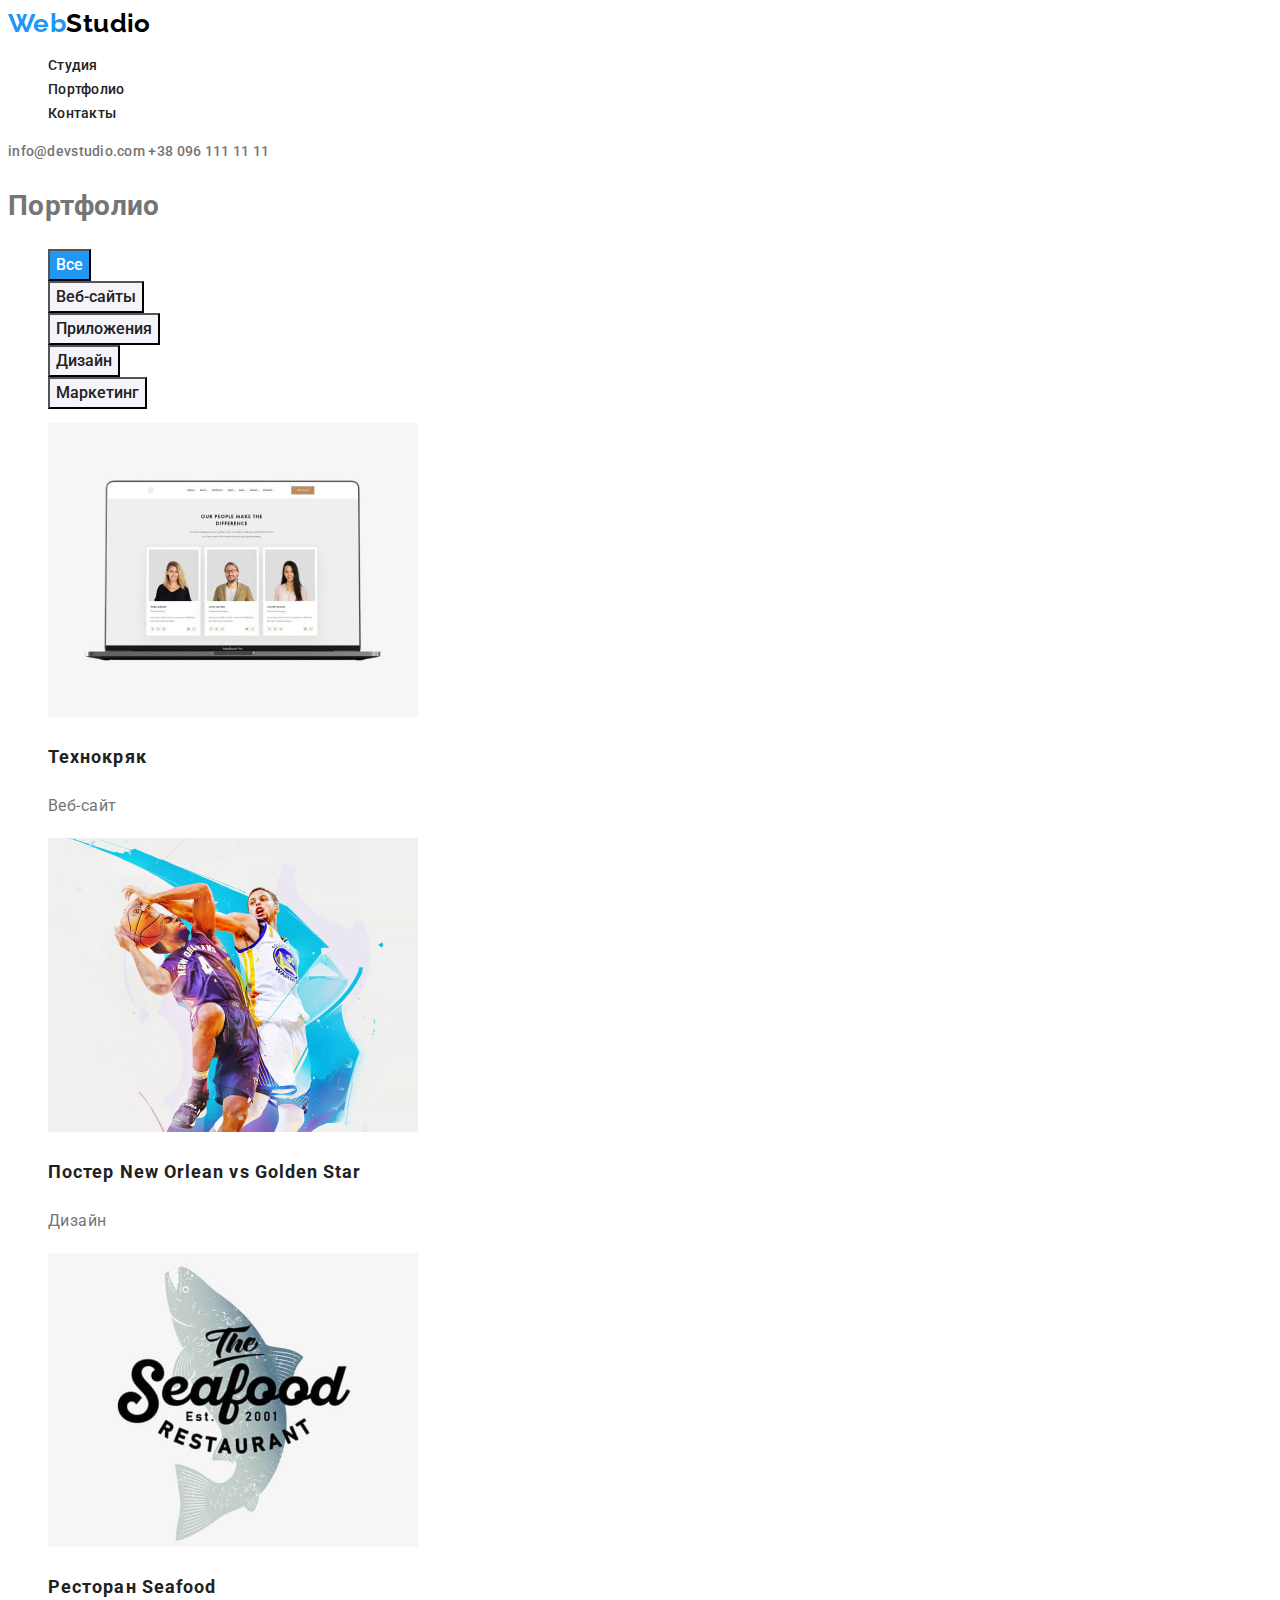
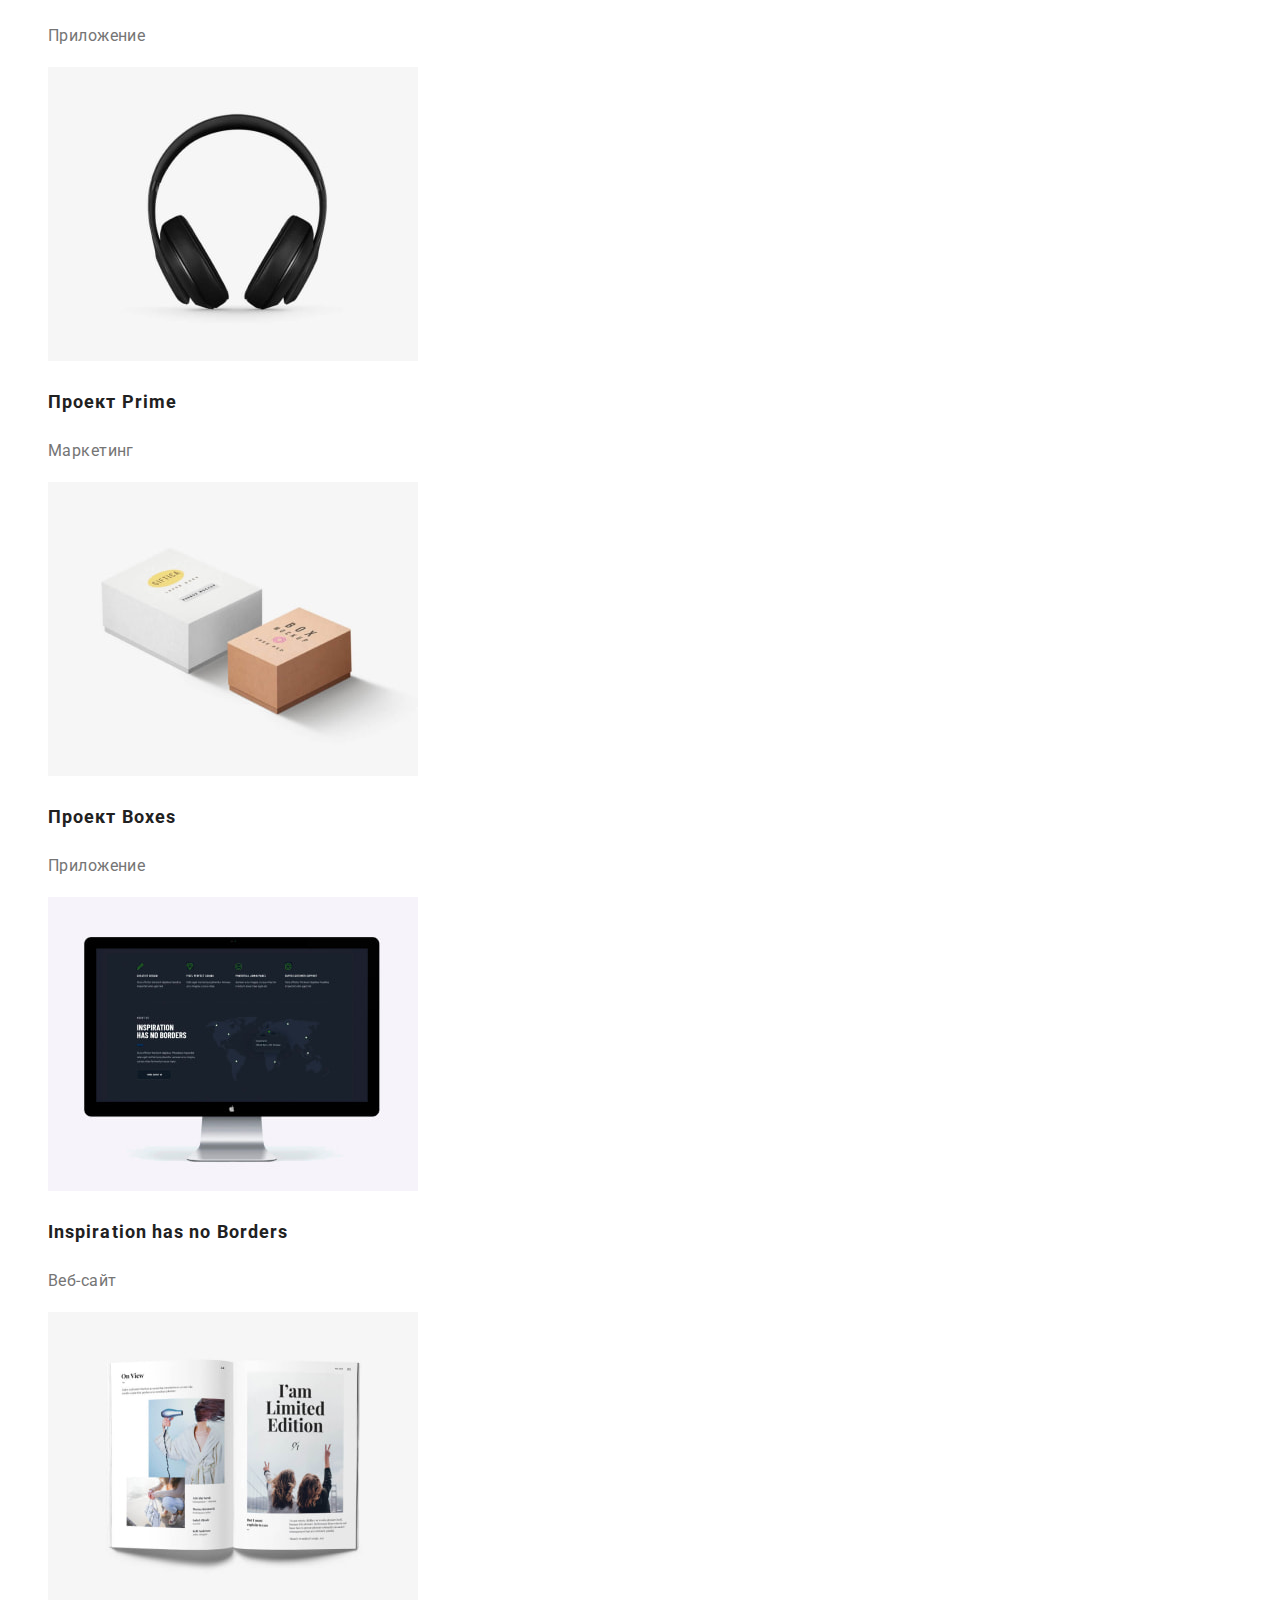
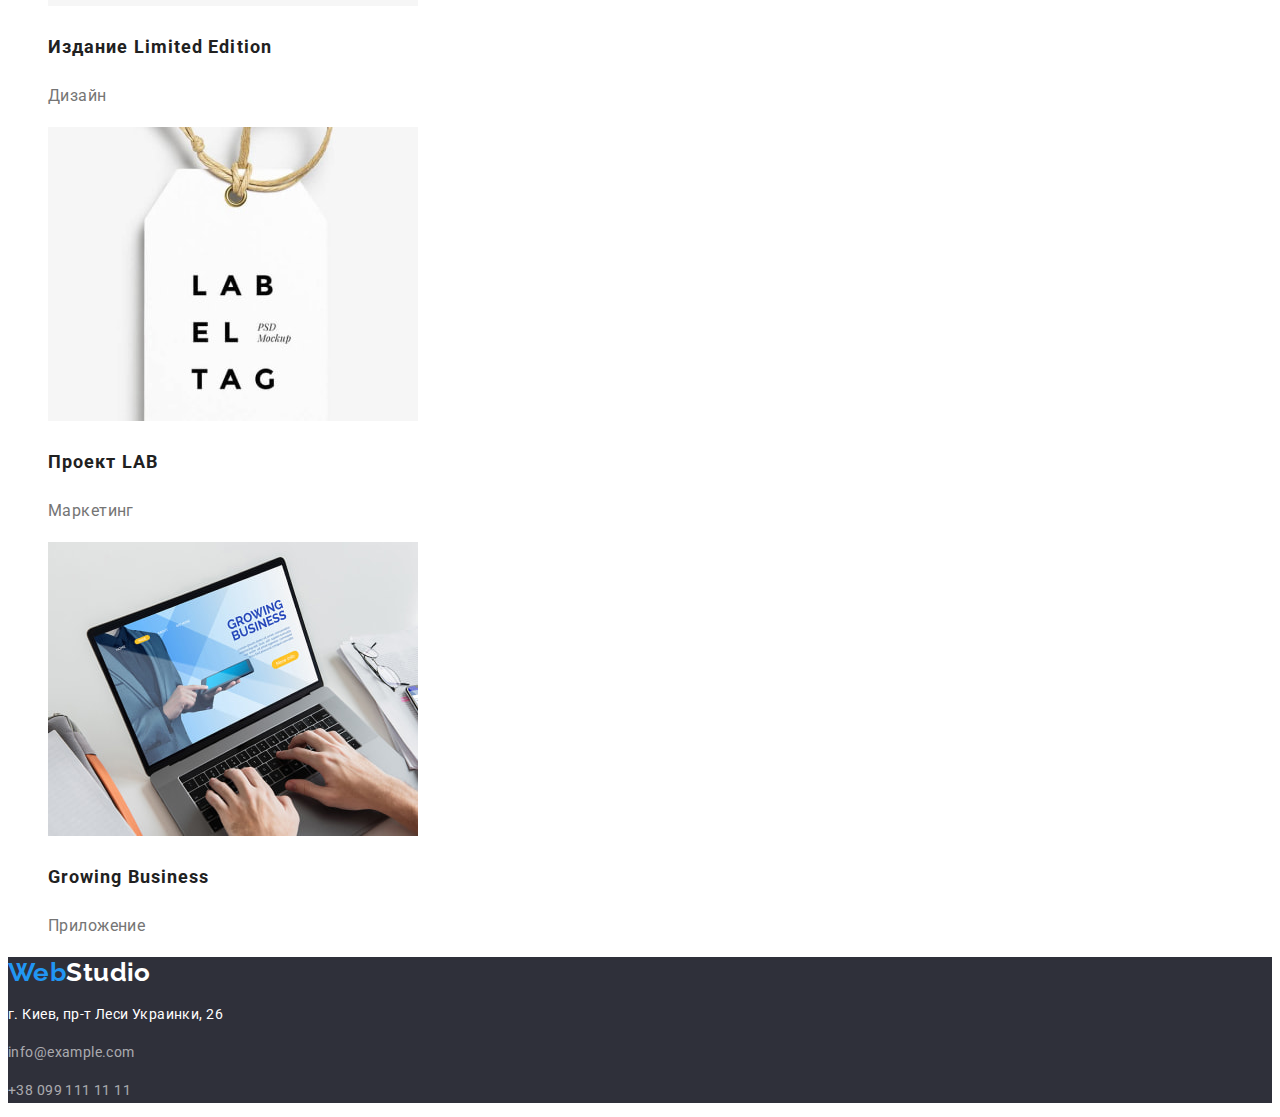
==== portfolio.html @ fc31e538 "Initial commit" ====
<!DOCTYPE html>
<html lang="ru">
<head>
    <meta charset="UTF-8">
    <meta http-equiv="X-UA-Compatible" content="IE=edge">
    <meta name="viewport" content="width=device-width, initial-scale=1.0">
    <title>Portfolio</title>
    <link rel="preconnect" href="https://fonts.googleapis.com">
    <link rel="preconnect" href="https://fonts.gstatic.com" crossorigin>
    <link href="https://fonts.googleapis.com/css2?family=Raleway:wght@700&family=Roboto:wght@400;500;700;900&display=swap"
    rel="stylesheet">
    <link rel="stylesheet" href="./css/styles.css">
</head>
<body>
    <header class="page-header">
        <nav class="site-nav">
            <a href="./index.html" class="logo">
                Web<span class="logo-black">Studio</span>
            </a>
            <ul class="list">
                <li><a class="link" href="./index.html">Студия</a></li>
                <li><a class="link" href="./portfolio.html">Портфолио</a></li>
                <li><a class="link" href="">Контакты</a></li>
            </ul>
        </nav>
        <a class="mail link" href="mailto:info@devstudio.com">info@devstudio.com</a>
        <a class="tel link" href="tel:+380961111111">+38 096 111 11 11</a>
    </header>
    <main>
      <section>
          <h1>Портфолио</h1>
          <ul class="list">
              <li><button class="btn btn-active" type="button">Все</button></li>
              <li><button class="btn" type="button">Веб-сайты</button></li>
              <li><button class="btn" type="button">Приложения</button></li>
              <li><button class="btn" type="button">Дизайн</button></li>
              <li><button class="btn" type="button">Маркетинг</button></li>
          </ul>
          <ul class="list our-work">
              <li>
                <img src="./images/portfolio/tehnokriak.jpg" width="370" height="294" alt="разработка веб-сайта">
                <h2 class="title">Технокряк</h2>
                <p class="paragraph">Веб-сайт</p>
              </li>
              <li>
                <img src="./images/portfolio/poster-new-orlean.jpg" width="370" height="294" alt="дизайн постера">
                <h2 class="title">Постер New Orlean vs Golden Star</h2>
                <p class="paragraph">Дизайн</p>
              </li>
              <li>
                <img src="./images/portfolio/seafood.jpg" width="370" height="294" alt="разработка приложения для ресторана">
                <h2 class="title">Ресторан Seafood</h2>
                <p class="paragraph">Приложение</p>
              </li>
              <li>
                <img src="./images/portfolio/prime.jpg" width="370" height="294" alt="маркетинг проекта Prime">
                <h2 class="title">Проект Prime</h2>
                <p class="paragraph">Маркетинг</p>
              </li>
              <li>
                <img src="./images/portfolio/boxes.jpg" width="370" height="294" alt="приложение проекта Boxes">
                <h2 class="title">Проект Boxes</h2>
                <p class="paragraph">Приложение</p>
              </li>
              <li>
                <img src="./images/portfolio/inspiration.jpg" width="370" height="294" alt="Веб-сайт Inspiration has no Borders">
                <h2 class="title">Inspiration has no Borders</h2>
                <p class="paragraph">Веб-сайт</p>
              </li>
              <li>
                <img src="./images/portfolio/limited-edition.jpg" width="370" height="294" alt="дизайн издания Limited Edition">
                <h2 class="title">Издание Limited Edition</h2>
                <p class="paragraph">Дизайн</p>
              </li>
              <li>
                <img src="./images/portfolio/lab.jpg" width="370" height="294" alt="маркетинг проекта LAB">
                <h2 class="title">Проект LAB</h2>
                <p class="paragraph">Маркетинг</p>
              </li>
              <li>
                <img src="./images/portfolio/growing.jpg" width="370" height="294" alt="приложение компании Growing Business">
                <h2 class="title">Growing Business</h2>
                <p class="paragraph">Приложение</p>
              </li>

          </ul>
      </section>  
    </main>
    <footer class="footer">
        <a href="./index.html" class="logo">
            Web<span class="logo-white">Studio</span>
        </a>
        <p class="offline-address">г. Киев, пр-т Леси Украинки, 26</p>
        <p class="link">info@example.com</p>
        <p class="link">+38 099 111 11 11</p>
    </footer>
</body>
</html>
---- css/styles.css ----
/* --main-bgc: #FFFFFF; and --second-bgc: #F5F4FA; */
/* --text-color: #757575;  */
/* --hero-bgc, --footer-bgc: #2F303A; */
/* --title-text-color: #212121; */
/* --color-logo-blue: #2196F3; */
/* --color-logo-black: #000000; */
/* color h1, address and footer logo #FFFFFF */
/* box-shadow rgba(255, 255, 255, 0.6) */
/* --button-color: #2196F3; */
/* --button-hover: #188CE8; */

:root {
    /* fonts */
    --main-font: Roboto;
    --second-font: Raleway;

    /* background-color */
    --main-bgc: #FFFFFF;
    --second-bgc: #F5F4FA;
    --hero-bgc: #2F303A;
    --footer-bgc: #2F303A;

    /* text */
    --title-text-color: #212121;
    --text-color: #757575;
    --txt-light-cl: #FFFFFF;

    /* logo */
    --color-logo-blue: #2196F3;
    --color-logo-black: #000000;
    --color-logo-white: #FFFFFF;
    
    /* btn */
    --button-color: #2196F3;
    --button-hover: #188CE8;
}

/* body */
body {
    background-color: var(--main-bgc);
    color: var(--text-color);
    font-family: var(--main-font), sans-serif;
    font-style: normal;
    font-size: 14px;
    line-height: 1.71;
    letter-spacing: 0.03em;
}

.list {
    list-style: none;
}
/* index.html */
/* header */

/* logo */
.logo {
    font-family: var(--second-font);
    font-weight: 700;
    font-size: 26px;
    line-height: 1.19;
    color: var(--color-logo-blue);
    text-decoration: none;
}

.logo-black {
    color: var(--color-logo-black);
}

.page-header .link {
    font-weight: 500;
    font-size: 14px;
    line-height: 1.14;
    letter-spacing: 0.02em;
    color: var(--title-text-color);
    text-decoration: none;
}

.mail.link, .tel.link {
    color: var(--text-color);
}

.page-header .link:hover,
.page-header .link:focus,
.footer .link:hover,
.footer .link:focus {
    color: var(--color-logo-blue);
}

/* hero */
.hero {
    background-color: var(--hero-bgc);
    text-align: center;
}

.hero-title {
    color: var(--main-bgc);
    font-weight: 900;
    font-size: 44px;
    line-height: 1.36;
    letter-spacing: 0.06em;
    text-transform: uppercase;
}

/* btn */
.button {
    cursor: pointer;
    font-weight: 700;
    font-size: 16px;
    line-height: 1.88;
    letter-spacing: 0.06em;
    color: #FFFFFF;
    background: var(--button-color);
    box-shadow: 0px 4px 4px rgba(0, 0, 0, 0.15);
    border-radius: 4px;
}

.button:hover,
.button:focus,
.btn:hover,
.btn:focus {
    background: var(--button-hover);
}

/* our advantages */
.advantages .title {
    font-weight: 700;
    font-size: 14px;
    line-height: 1.14;
    text-transform: uppercase; 
    color: var(--title-text-color);
}

.section-title {
    font-weight: 700;
    font-size: 36px;
    line-height: 1.17;
    text-align: center;
    color: var(--title-text-color);
}

/* our team */
.our-team {
    background-color: var(--second-bgc);
}

.our-team-title {
    font-weight: 500;
    font-size: 16px;
    line-height: 1.19;
    color: var(--title-text-color);
}

.position {
    line-height: 1.19;
}

/* footer */
.footer {
    background-color: var(--footer-bgc);
}

.logo-white {
    color: var(--color-logo-white);
}

.offline-address {
    color: var(--txt-light-cl);
}

.footer .link {
    color: rgba(255, 255, 255, 0.6);
}
/* portfolio.html */

/* btn */
/* из-за параметров box-shadow: 0px 4px 4px rgba(0, 0, 0, 0.15);
border-radius: 4px;
решил создать новый класc btn */
/* :hover и :focus указал вместе с классом button выше */
.btn {
    font-family: var(--main-font),
    sans-serif;
    cursor: pointer;
    font-weight: 500;
    font-size: 16px;
    line-height: 1.62;
    text-align: center;
    color: var(--title-text-color);  
    background: var(--second-bgc);
}

.btn-active {
    color: var(--txt-light-cl);
    background: var(--button-color);
}

/* title */
.our-work .title {
    font-weight: 700;
    font-size: 18px;
    line-height: 2;
    letter-spacing: 0.06em;
    color: var(--title-text-color);
}

/* p */
.our-work .paragraph {
    font-size: 16px;
    line-height: 1.88;
}
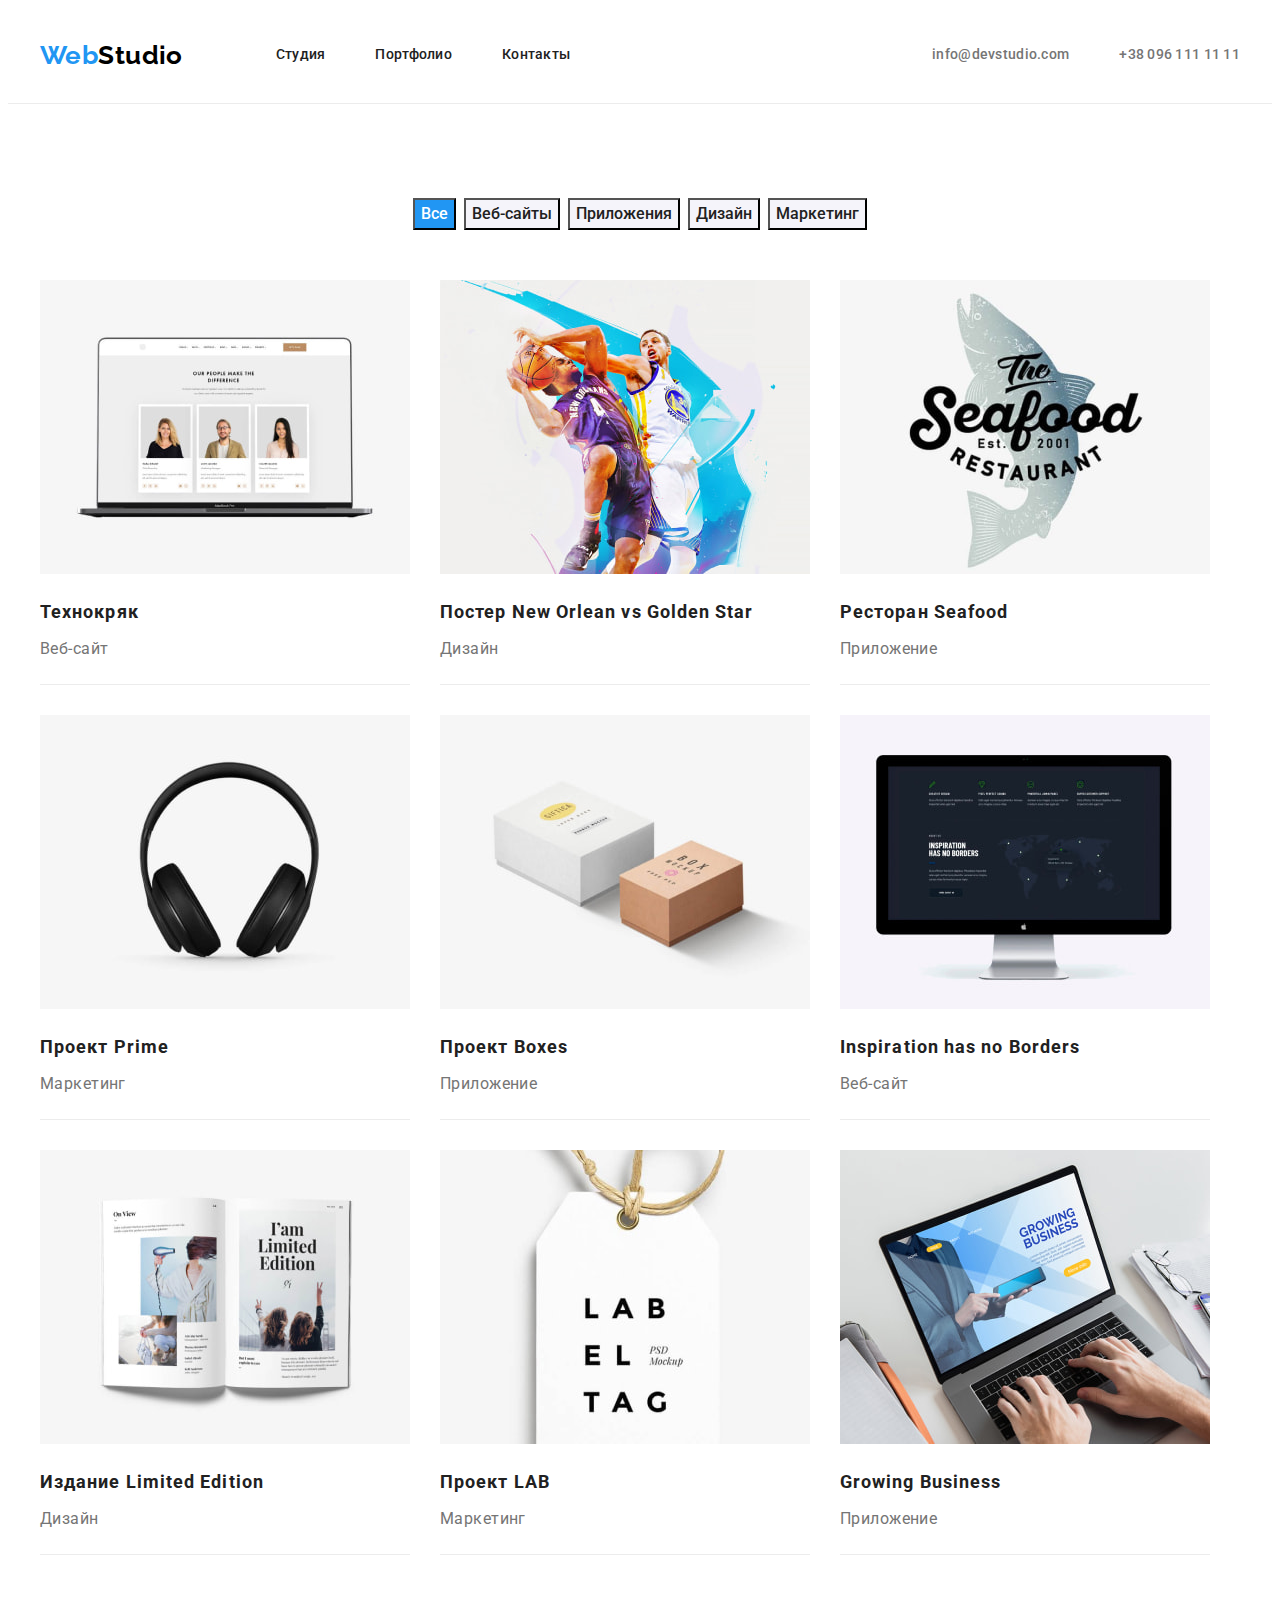
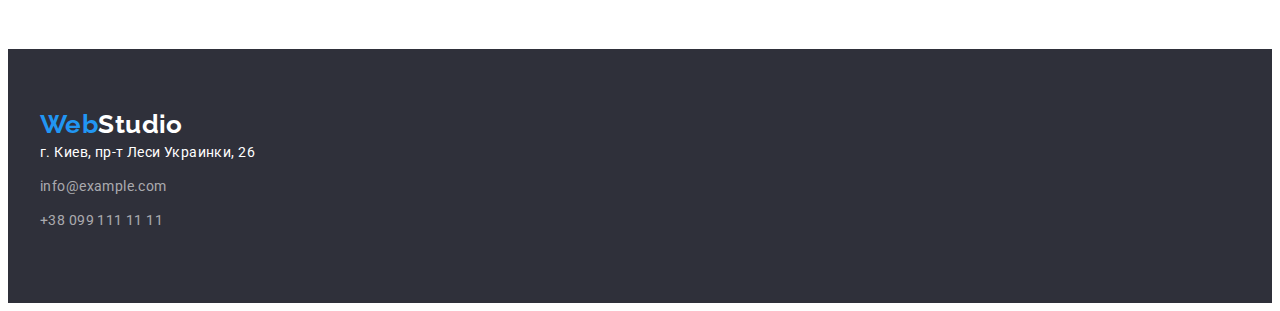
==== commit e8da50f4: "full-hw-03" ====
--- a/portfolio.html
+++ b/portfolio.html
@@ -9,90 +9,117 @@
     <link rel="preconnect" href="https://fonts.gstatic.com" crossorigin>
     <link href="https://fonts.googleapis.com/css2?family=Raleway:wght@700&family=Roboto:wght@400;500;700;900&display=swap"
     rel="stylesheet">
+
+    <link rel="stylesheet" href="https://cdnjs.cloudflare.com/ajax/libs/modern-normalize/1.1.0/modern-normalize.min.css"
+      integrity="sha512-wpPYUAdjBVSE4KJnH1VR1HeZfpl1ub8YT/NKx4PuQ5NmX2tKuGu6U/JRp5y+Y8XG2tV+wKQpNHVUX03MfMFn9Q=="
+      crossorigin="anonymous" referrerpolicy="no-referrer" />
+      
     <link rel="stylesheet" href="./css/styles.css">
 </head>
 <body>
+    <!-- header-->
     <header class="page-header">
+      <div class="container header-container">
         <nav class="site-nav">
-            <a href="./index.html" class="logo">
-                Web<span class="logo-black">Studio</span>
-            </a>
-            <ul class="list">
-                <li><a class="link" href="./index.html">Студия</a></li>
-                <li><a class="link" href="./portfolio.html">Портфолио</a></li>
-                <li><a class="link" href="">Контакты</a></li>
-            </ul>
+          <a href="./index.html" class="logo">
+            Web<span class="logo-black">Studio</span>
+          </a>
+          <ul class="list header-list">
+            <li class="item"><a class="link" href="./index.html">Студия</a></li>
+            <li class="item"><a class="link" href="./portfolio.html">Портфолио</a></li>
+            <li class="item"><a class="link" href="">Контакты</a></li>
+          </ul>
         </nav>
-        <a class="mail link" href="mailto:info@devstudio.com">info@devstudio.com</a>
-        <a class="tel link" href="tel:+380961111111">+38 096 111 11 11</a>
+        <div class="header-address">
+          <a class="mail link" href="mailto:info@devstudio.com">info@devstudio.com</a>
+          <a class="tel link" href="tel:+380961111111">+38 096 111 11 11</a>
+        </div>
+      </div>
     </header>
+    <!-- main -->
     <main>
-      <section>
-          <h1>Портфолио</h1>
-          <ul class="list">
-              <li><button class="btn btn-active" type="button">Все</button></li>
-              <li><button class="btn" type="button">Веб-сайты</button></li>
-              <li><button class="btn" type="button">Приложения</button></li>
-              <li><button class="btn" type="button">Дизайн</button></li>
-              <li><button class="btn" type="button">Маркетинг</button></li>
-          </ul>
-          <ul class="list our-work">
-              <li>
-                <img src="./images/portfolio/tehnokriak.jpg" width="370" height="294" alt="разработка веб-сайта">
-                <h2 class="title">Технокряк</h2>
-                <p class="paragraph">Веб-сайт</p>
-              </li>
-              <li>
-                <img src="./images/portfolio/poster-new-orlean.jpg" width="370" height="294" alt="дизайн постера">
-                <h2 class="title">Постер New Orlean vs Golden Star</h2>
-                <p class="paragraph">Дизайн</p>
-              </li>
-              <li>
-                <img src="./images/portfolio/seafood.jpg" width="370" height="294" alt="разработка приложения для ресторана">
-                <h2 class="title">Ресторан Seafood</h2>
-                <p class="paragraph">Приложение</p>
-              </li>
-              <li>
-                <img src="./images/portfolio/prime.jpg" width="370" height="294" alt="маркетинг проекта Prime">
-                <h2 class="title">Проект Prime</h2>
-                <p class="paragraph">Маркетинг</p>
-              </li>
-              <li>
-                <img src="./images/portfolio/boxes.jpg" width="370" height="294" alt="приложение проекта Boxes">
-                <h2 class="title">Проект Boxes</h2>
-                <p class="paragraph">Приложение</p>
-              </li>
-              <li>
-                <img src="./images/portfolio/inspiration.jpg" width="370" height="294" alt="Веб-сайт Inspiration has no Borders">
-                <h2 class="title">Inspiration has no Borders</h2>
-                <p class="paragraph">Веб-сайт</p>
-              </li>
-              <li>
-                <img src="./images/portfolio/limited-edition.jpg" width="370" height="294" alt="дизайн издания Limited Edition">
-                <h2 class="title">Издание Limited Edition</h2>
-                <p class="paragraph">Дизайн</p>
-              </li>
-              <li>
-                <img src="./images/portfolio/lab.jpg" width="370" height="294" alt="маркетинг проекта LAB">
-                <h2 class="title">Проект LAB</h2>
-                <p class="paragraph">Маркетинг</p>
-              </li>
-              <li>
-                <img src="./images/portfolio/growing.jpg" width="370" height="294" alt="приложение компании Growing Business">
-                <h2 class="title">Growing Business</h2>
-                <p class="paragraph">Приложение</p>
-              </li>
+            <section class="our-work-section">
+              <div class="container">
+                <h1 class="section-title-hidden">Портфолио</h1>
+                <div class="btn-menu">
+                  <ul class="list list-btn-menu">
+                    <li class="item"><button class="btn btn-active" type="button">Все</button></li>
+                    <li class="item"><button class="btn" type="button">Веб-сайты</button></li>
+                    <li class="item"><button class="btn" type="button">Приложения</button></li>
+                    <li class="item"><button class="btn" type="button">Дизайн</button></li>
+                    <li class="item"><button class="btn" type="button">Маркетинг</button></li>
+                  </ul>
+                </div>
+                <ul class="list our-work">
+                  <li class="item">
+                    <img src="./images/portfolio/tehnokriak.jpg" width="370" height="294" alt="разработка веб-сайта">
+                    <h2 class="title">Технокряк</h2>
+                    <p class="paragraph">Веб-сайт</p>
+                  </li>
 
-          </ul>
-      </section>  
+                  <li class="item">
+                    <img src="./images/portfolio/poster-new-orlean.jpg" width="370" height="294" alt="дизайн постера">
+                    <h2 class="title">Постер New Orlean vs Golden Star</h2>
+                    <p class="paragraph">Дизайн</p>
+                  </li>
+
+                  <li class="item">
+                    <img src="./images/portfolio/seafood.jpg" width="370" height="294" alt="разработка приложения для ресторана">
+                    <h2 class="title">Ресторан Seafood</h2>
+                    <p class="paragraph">Приложение</p>
+                  </li>
+
+                  <li class="item">
+                    <img src="./images/portfolio/prime.jpg" width="370" height="294" alt="маркетинг проекта Prime">
+                    <h2 class="title">Проект Prime</h2>
+                    <p class="paragraph">Маркетинг</p>
+                  </li>
+
+                  <li class="item">
+                    <img src="./images/portfolio/boxes.jpg" width="370" height="294" alt="приложение проекта Boxes">
+                    <h2 class="title">Проект Boxes</h2>
+                    <p class="paragraph">Приложение</p>
+                  </li>
+
+                  <li class="item">
+                    <img src="./images/portfolio/inspiration.jpg" width="370" height="294" alt="Веб-сайт Inspiration has no Borders">
+                    <h2 class="title">Inspiration has no Borders</h2>
+                    <p class="paragraph">Веб-сайт</p>
+                  </li>
+
+                  <li class="item">
+                    <img src="./images/portfolio/limited-edition.jpg" width="370" height="294" alt="дизайн издания Limited Edition">
+                    <h2 class="title">Издание Limited Edition</h2>
+                    <p class="paragraph">Дизайн</p>
+                  </li>
+              
+                  <li class="item">
+                    <img src="./images/portfolio/lab.jpg" width="370" height="294" alt="маркетинг проекта LAB">
+                    <h2 class="title">Проект LAB</h2>
+                    <p class="paragraph">Маркетинг</p>
+                  </li>
+              
+                  <li class="item">
+                    <img src="./images/portfolio/growing.jpg" width="370" height="294" alt="приложение компании Growing Business">
+                    <h2 class="title">Growing Business</h2>
+                    <p class="paragraph">Приложение</p>
+                  </li>
+                </ul>
+              </div>
+            </section>
     </main>
+    <!-- footer -->
     <footer class="footer">
+      <div class="container">
         <a href="./index.html" class="logo">
-            Web<span class="logo-white">Studio</span>
+          Web<span class="logo-white">Studio</span>
         </a>
-        <p class="offline-address">г. Киев, пр-т Леси Украинки, 26</p>
-        <p class="link">info@example.com</p>
-        <p class="link">+38 099 111 11 11</p>
+        <div class="footer-address">
+          <p class="offline-address fact-address">г. Киев, пр-т Леси Украинки, 26</p>
+          <p class="link fact-address">info@example.com</p>
+          <p class="link fact-address">+38 099 111 11 11</p>
+        </div>
+      </div>
     </footer>
 </body>
 </html>--- a/css/styles.css
+++ b/css/styles.css
@@ -33,6 +33,9 @@
     /* btn */
     --button-color: #2196F3;
     --button-hover: #188CE8;
+
+    /* solid */
+    --header-solid: #ececec;
 }
 
 /* body */
@@ -46,11 +49,80 @@
     letter-spacing: 0.03em;
 }
 
+h1, h2, h3, h4, h5, h6, p, ul {
+    margin: 0;
+    padding: 0;
+    /* чомусь в мене був у ul - padding-inline-start: 40px; не пам'ятаю, щоб ми його на занятты прибирали  */
+}
+
+img {
+    display: block;
+}
+
 .list {
     list-style: none;
 }
+
+.container {
+    width: 1200px;
+
+    padding-left: 15px;
+    padding-right: 15px;
+
+    margin-left: auto;
+    margin-right: auto;
+}
+
 /* index.html */
+
 /* header */
+
+.page-header {
+    border-bottom: 1px solid var(--header-solid);
+}
+
+.header-container {
+    display: flex;
+    align-items: center;
+}
+
+.site-nav {
+    display: flex;
+    align-items: center;
+}
+
+.site-nav > .list {
+    display: flex;
+    align-items: center;
+    padding: 0;
+}
+
+.header-address {
+    display: flex;
+    margin-left: auto;
+}
+
+.site-nav .logo {
+    margin-right: 93px;
+}
+
+.header-list .item,
+.header-address .link {
+    margin-right: 50px;
+}
+
+.header-list .item:last-child,
+.header-address .link:last-child {
+    margin-right: 0;
+}
+
+.header-list .link,
+.header-address .link,
+.site-nav .logo {
+    display: block;
+    padding-top: 32px;
+    padding-bottom: 32px;
+}
 
 /* logo */
 .logo {
@@ -87,12 +159,19 @@
 }
 
 /* hero */
+.hero .container {
+    padding-top: 200px;
+    padding-bottom: 200px;
+}
+
 .hero {
     background-color: var(--hero-bgc);
     text-align: center;
 }
 
 .hero-title {
+    margin-bottom: 13px;
+    
     color: var(--main-bgc);
     font-weight: 900;
     font-size: 44px;
@@ -122,7 +201,30 @@
 }
 
 /* our advantages */
+.our-advantages .container {
+    padding-top: 94px;
+    padding-bottom: 94px;
+}
+
+.section-title-hidden {
+    display: none;
+}
+
+.advantages {
+    display: flex;
+}
+
+.advantages .item {
+    margin-right: 30px;
+}
+
+.advantages .item:last-child {
+    margin-right: 0;
+}
+
 .advantages .title {
+    margin-bottom: 10px;
+
     font-weight: 700;
     font-size: 14px;
     line-height: 1.14;
@@ -131,6 +233,8 @@
 }
 
 .section-title {
+    margin-bottom: 50px;
+
     font-weight: 700;
     font-size: 36px;
     line-height: 1.17;
@@ -138,12 +242,52 @@
     color: var(--title-text-color);
 }
 
+/* what are we do */
+.what-do .container {
+    padding-bottom: 94px;
+}
+
+.what-are-we {
+    display: flex;
+}
+
+
+ .what-are-we .item {
+    margin-right: 30px;
+}
+
+.what-are-we .item:last-child {
+    margin-right: 0;
+}
+
 /* our team */
+.our-team .container {
+    padding-top: 94px;
+    padding-bottom: 94px;
+}
+
+.our-team-list {
+    display: flex;
+    justify-content: space-between;
+}
+
+.our-team-list .item {
+    margin-right: 30px;
+}
+
+.our-team-list .item:last-child {
+    margin-right: 0;
+}
+
 .our-team {
     background-color: var(--second-bgc);
 }
 
 .our-team-title {
+    margin-top: 30px;
+    margin-bottom: 10px;
+
+    text-align: center;
     font-weight: 500;
     font-size: 16px;
     line-height: 1.19;
@@ -151,18 +295,35 @@
 }
 
 .position {
+    margin-bottom: 30px;
+
+    text-align: center;
     line-height: 1.19;
 }
 
 /* footer */
+
+.footer .container {
+    padding-top: 60px;
+    padding-bottom: 60px;
+}
+
 .footer {
     background-color: var(--footer-bgc);
 }
 
+.footer .logo {
+    margin-bottom: 20px;
+}
+
 .logo-white {
     color: var(--color-logo-white);
 }
 
+.footer-address .fact-address {
+    margin-bottom: 10px;
+}
+
 .offline-address {
     color: var(--txt-light-cl);
 }
@@ -172,11 +333,13 @@
 }
 /* portfolio.html */
 
+.our-work-section .container {
+    padding-top: 94px;
+    padding-bottom: 94px;
+}
+
 /* btn */
-/* из-за параметров box-shadow: 0px 4px 4px rgba(0, 0, 0, 0.15);
-border-radius: 4px;
-решил создать новый класc btn */
-/* :hover и :focus указал вместе с классом button выше */
+/* :hover и :focus зазначав разом з класом button вище */
 .btn {
     font-family: var(--main-font),
     sans-serif;
@@ -194,8 +357,58 @@
     background: var(--button-color);
 }
 
+.btn-menu .list {
+    display: flex;
+    justify-content: center;
+}
+
+.btn-menu {
+    margin-bottom: 50px;
+}
+
+.list-btn-menu .item {
+    margin-right: 8px;
+}
+
+.list-btn-menu .item:last-child {
+    margin-right: 0;
+}
+/* our-work */
+/* Якщо я робив так, то в мене всеодно видавлювало в футер 30px, хоча в дев тулзах наче все працювало, чому так?
+.our-work {
+    margin-right: -30px;
+    margin-bottom: -30px;
+}
+
+.our-work .item {
+    margin-right: 30px;
+    margin-bottom: 30px;
+} */
+
+.our-work{
+    display: flex;
+    flex-wrap: wrap;
+}
+
+.our-work .item {
+    margin-right: 30px;
+    margin-bottom: 30px;
+    border-bottom: 1px solid var(--header-solid);
+}
+
+.our-work .item:nth-child(3n) {
+    margin-right: 0;
+}
+
+.our-work .item:nth-last-child(-n + 3) {
+    margin-bottom: 0;
+}
+
 /* title */
 .our-work .title {
+    margin-top: 20px;
+    margin-bottom: 4px;
+
     font-weight: 700;
     font-size: 18px;
     line-height: 2;
@@ -205,6 +418,8 @@
 
 /* p */
 .our-work .paragraph {
+    margin-bottom: 20px;
+
     font-size: 16px;
     line-height: 1.88;
 }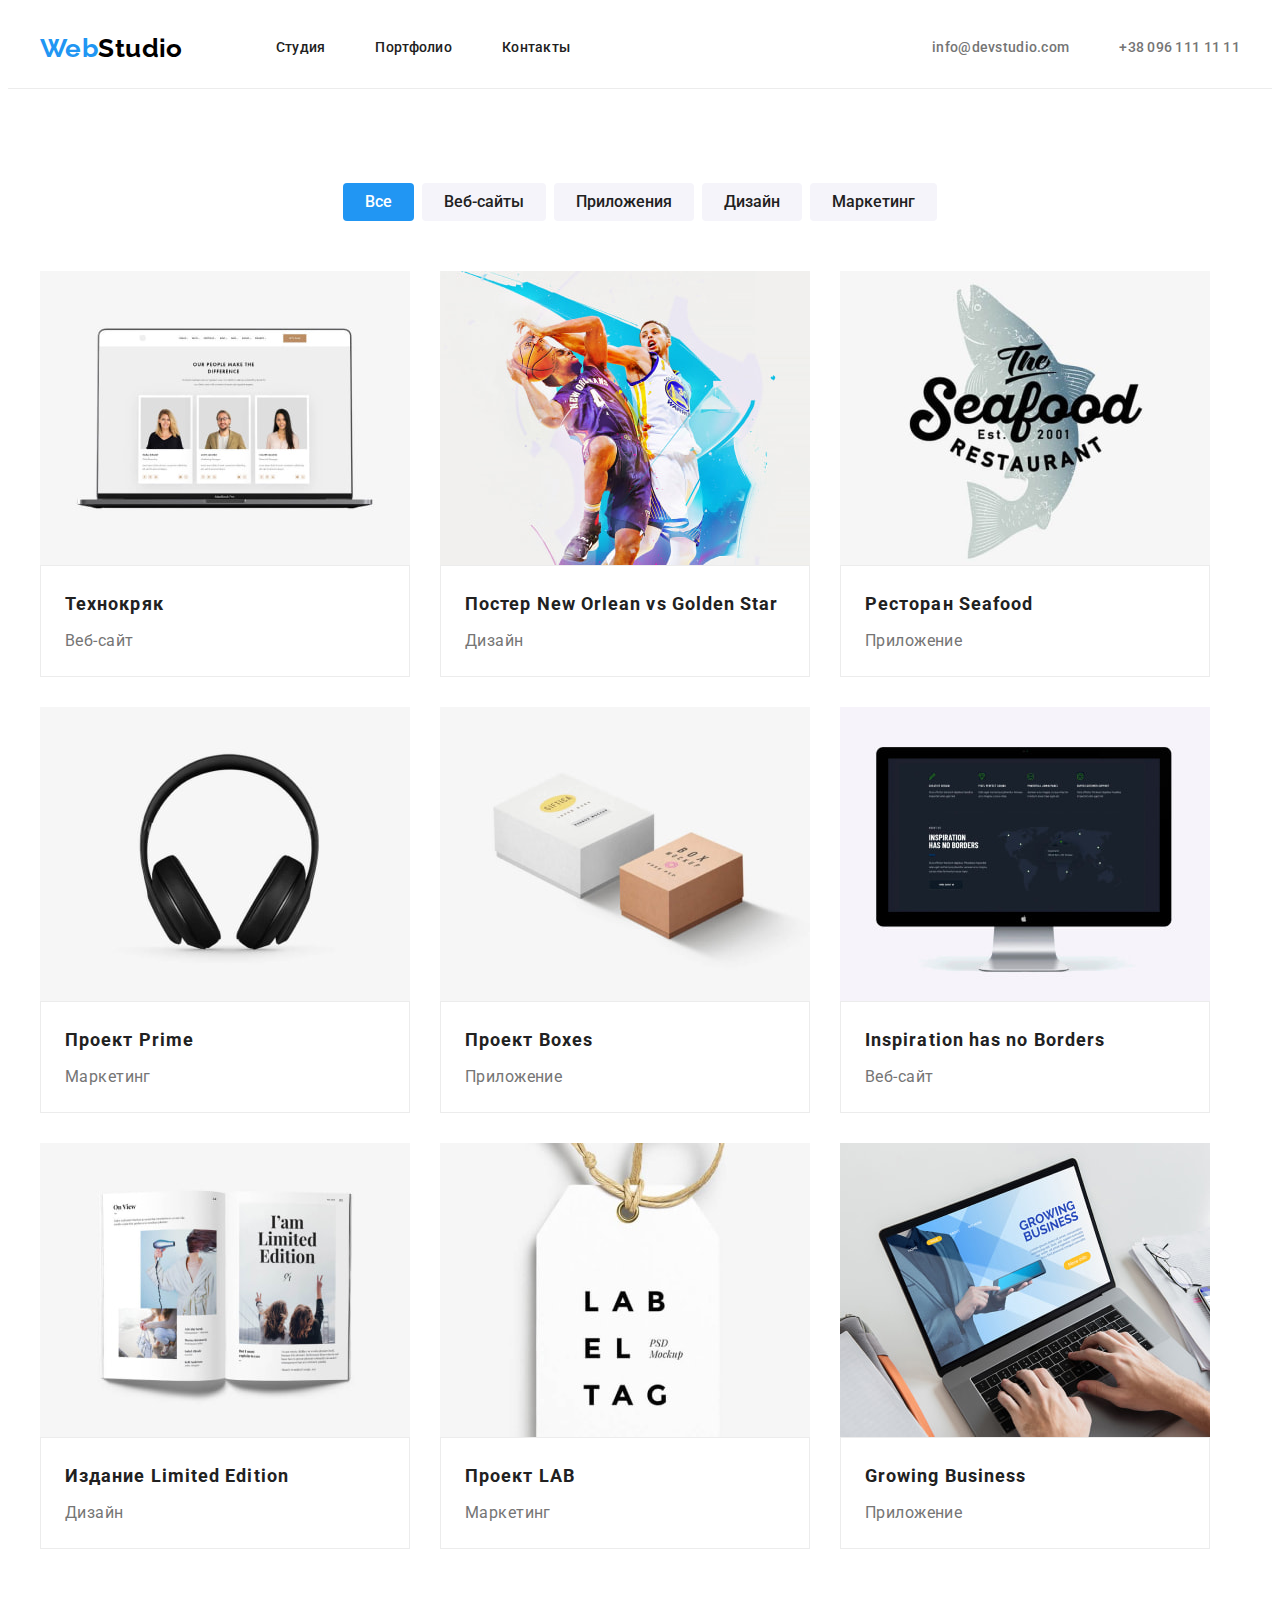
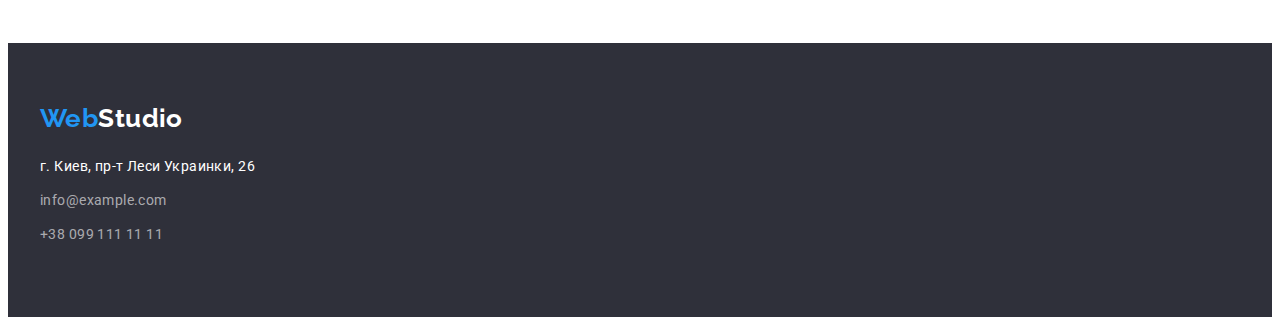
==== commit 3e3d47f3: "correction of mistakes" ====
--- a/portfolio.html
+++ b/portfolio.html
@@ -53,56 +53,74 @@
                 <ul class="list our-work">
                   <li class="item">
                     <img src="./images/portfolio/tehnokriak.jpg" width="370" height="294" alt="разработка веб-сайта">
-                    <h2 class="title">Технокряк</h2>
-                    <p class="paragraph">Веб-сайт</p>
+                    <div class="work-box">
+                      <h2 class="title">Технокряк</h2>
+                      <p class="paragraph">Веб-сайт</p>
+                    </div>
                   </li>
 
                   <li class="item">
                     <img src="./images/portfolio/poster-new-orlean.jpg" width="370" height="294" alt="дизайн постера">
-                    <h2 class="title">Постер New Orlean vs Golden Star</h2>
-                    <p class="paragraph">Дизайн</p>
+                    <div class="work-box">
+                      <h2 class="title">Постер New Orlean vs Golden Star</h2>
+                      <p class="paragraph">Дизайн</p>
+                    </div>
                   </li>
 
                   <li class="item">
                     <img src="./images/portfolio/seafood.jpg" width="370" height="294" alt="разработка приложения для ресторана">
-                    <h2 class="title">Ресторан Seafood</h2>
-                    <p class="paragraph">Приложение</p>
+                    <div class="work-box">
+                      <h2 class="title">Ресторан Seafood</h2>
+                      <p class="paragraph">Приложение</p>
+                    </div>
                   </li>
 
                   <li class="item">
                     <img src="./images/portfolio/prime.jpg" width="370" height="294" alt="маркетинг проекта Prime">
-                    <h2 class="title">Проект Prime</h2>
-                    <p class="paragraph">Маркетинг</p>
+                    <div class="work-box">
+                      <h2 class="title">Проект Prime</h2>
+                      <p class="paragraph">Маркетинг</p>
+                    </div>
                   </li>
 
                   <li class="item">
                     <img src="./images/portfolio/boxes.jpg" width="370" height="294" alt="приложение проекта Boxes">
-                    <h2 class="title">Проект Boxes</h2>
-                    <p class="paragraph">Приложение</p>
+                    <div class="work-box">
+                      <h2 class="title">Проект Boxes</h2>
+                      <p class="paragraph">Приложение</p>
+                    </div>
                   </li>
 
                   <li class="item">
                     <img src="./images/portfolio/inspiration.jpg" width="370" height="294" alt="Веб-сайт Inspiration has no Borders">
-                    <h2 class="title">Inspiration has no Borders</h2>
-                    <p class="paragraph">Веб-сайт</p>
+                    <div class="work-box">
+                      <h2 class="title">Inspiration has no Borders</h2>
+                      <p class="paragraph">Веб-сайт</p>
+                    </div>
                   </li>
 
                   <li class="item">
                     <img src="./images/portfolio/limited-edition.jpg" width="370" height="294" alt="дизайн издания Limited Edition">
-                    <h2 class="title">Издание Limited Edition</h2>
-                    <p class="paragraph">Дизайн</p>
+                    <div class="work-box">
+                      <h2 class="title">Издание Limited Edition</h2>
+                      <p class="paragraph">Дизайн</p>
+                    </div>
                   </li>
               
                   <li class="item">
                     <img src="./images/portfolio/lab.jpg" width="370" height="294" alt="маркетинг проекта LAB">
-                    <h2 class="title">Проект LAB</h2>
-                    <p class="paragraph">Маркетинг</p>
+                    <div class="work-box">
+                      <h2 class="title">Проект LAB</h2>
+                      <p class="paragraph">Маркетинг</p>
+                    </div>
                   </li>
               
                   <li class="item">
                     <img src="./images/portfolio/growing.jpg" width="370" height="294" alt="приложение компании Growing Business">
-                    <h2 class="title">Growing Business</h2>
-                    <p class="paragraph">Приложение</p>
+                    <div class="work-box">
+                      <h2 class="title">Growing Business</h2>
+                      <p class="paragraph">Приложение</p>
+                    </div>
                   </li>
                 </ul>
               </div>
--- a/css/styles.css
+++ b/css/styles.css
@@ -117,14 +117,19 @@
 }
 
 .header-list .link,
-.header-address .link,
-.site-nav .logo {
+.header-address .link {
     display: block;
     padding-top: 32px;
     padding-bottom: 32px;
 }
 
 /* logo */
+
+.site-nav .logo {
+    padding-top: 24px;
+    padding-bottom: 24px;
+}
+
 .logo {
     font-family: var(--second-font);
     font-weight: 700;
@@ -159,7 +164,7 @@
 }
 
 /* hero */
-.hero .container {
+.hero {
     padding-top: 200px;
     padding-bottom: 200px;
 }
@@ -182,6 +187,9 @@
 
 /* btn */
 .button {
+    width: 200px;
+    height: 50px;
+
     cursor: pointer;
     font-weight: 700;
     font-size: 16px;
@@ -201,7 +209,7 @@
 }
 
 /* our advantages */
-.our-advantages .container {
+.our-advantages {
     padding-top: 94px;
     padding-bottom: 94px;
 }
@@ -215,6 +223,7 @@
 }
 
 .advantages .item {
+    width: 270px;
     margin-right: 30px;
 }
 
@@ -243,14 +252,13 @@
 }
 
 /* what are we do */
-.what-do .container {
+.what-do {
     padding-bottom: 94px;
 }
 
 .what-are-we {
     display: flex;
 }
-
 
  .what-are-we .item {
     margin-right: 30px;
@@ -261,7 +269,7 @@
 }
 
 /* our team */
-.our-team .container {
+.our-team {
     padding-top: 94px;
     padding-bottom: 94px;
 }
@@ -283,8 +291,12 @@
     background-color: var(--second-bgc);
 }
 
+.item > .team-box {
+    padding-top: 30px;
+    padding-bottom: 30px;
+}
+
 .our-team-title {
-    margin-top: 30px;
     margin-bottom: 10px;
 
     text-align: center;
@@ -295,15 +307,13 @@
 }
 
 .position {
-    margin-bottom: 30px;
-
     text-align: center;
     line-height: 1.19;
 }
 
 /* footer */
 
-.footer .container {
+.footer  {
     padding-top: 60px;
     padding-bottom: 60px;
 }
@@ -312,10 +322,6 @@
     background-color: var(--footer-bgc);
 }
 
-.footer .logo {
-    margin-bottom: 20px;
-}
-
 .logo-white {
     color: var(--color-logo-white);
 }
@@ -324,6 +330,10 @@
     margin-bottom: 10px;
 }
 
+.footer-address {
+    margin-top: 20px;
+}
+
 .offline-address {
     color: var(--txt-light-cl);
 }
@@ -333,7 +343,7 @@
 }
 /* portfolio.html */
 
-.our-work-section .container {
+.our-work-section {
     padding-top: 94px;
     padding-bottom: 94px;
 }
@@ -341,6 +351,13 @@
 /* btn */
 /* :hover и :focus зазначав разом з класом button вище */
 .btn {
+    padding-top: 6px;
+    padding-bottom: 6px;
+    padding-right: 22px;
+    padding-left: 22px;
+    border: none;
+    border-radius: 4px;
+
     font-family: var(--main-font),
     sans-serif;
     cursor: pointer;
@@ -359,6 +376,7 @@
 
 .btn-menu .list {
     display: flex;
+    align-items: center;
     justify-content: center;
 }
 
@@ -393,7 +411,6 @@
 .our-work .item {
     margin-right: 30px;
     margin-bottom: 30px;
-    border-bottom: 1px solid var(--header-solid);
 }
 
 .our-work .item:nth-child(3n) {
@@ -405,8 +422,16 @@
 }
 
 /* title */
+.work-box {
+    padding-top: 20px;
+    padding-bottom: 20px;
+    padding-right: 24px;
+    padding-left: 24px;
+
+    border: 1px solid var(--header-solid);
+}
+
 .our-work .title {
-    margin-top: 20px;
     margin-bottom: 4px;
 
     font-weight: 700;
@@ -418,8 +443,6 @@
 
 /* p */
 .our-work .paragraph {
-    margin-bottom: 20px;
-
     font-size: 16px;
     line-height: 1.88;
 }